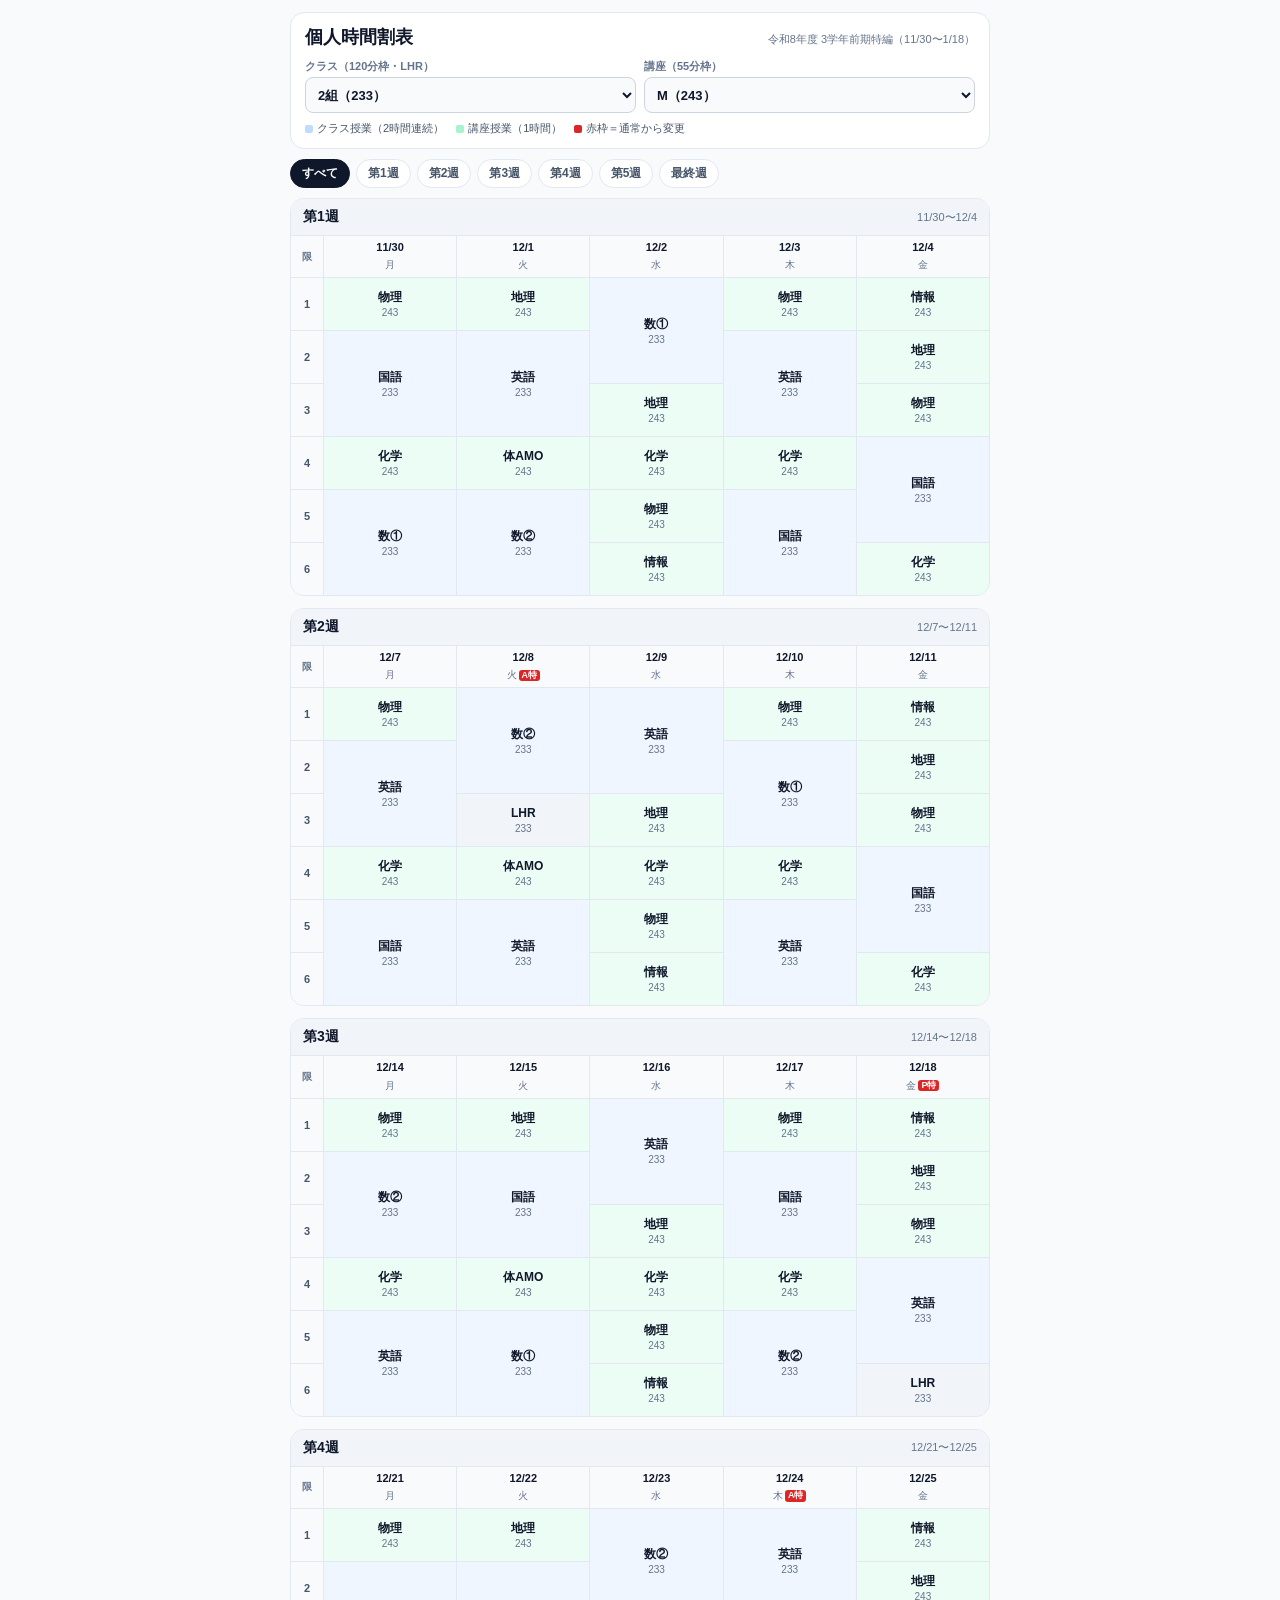
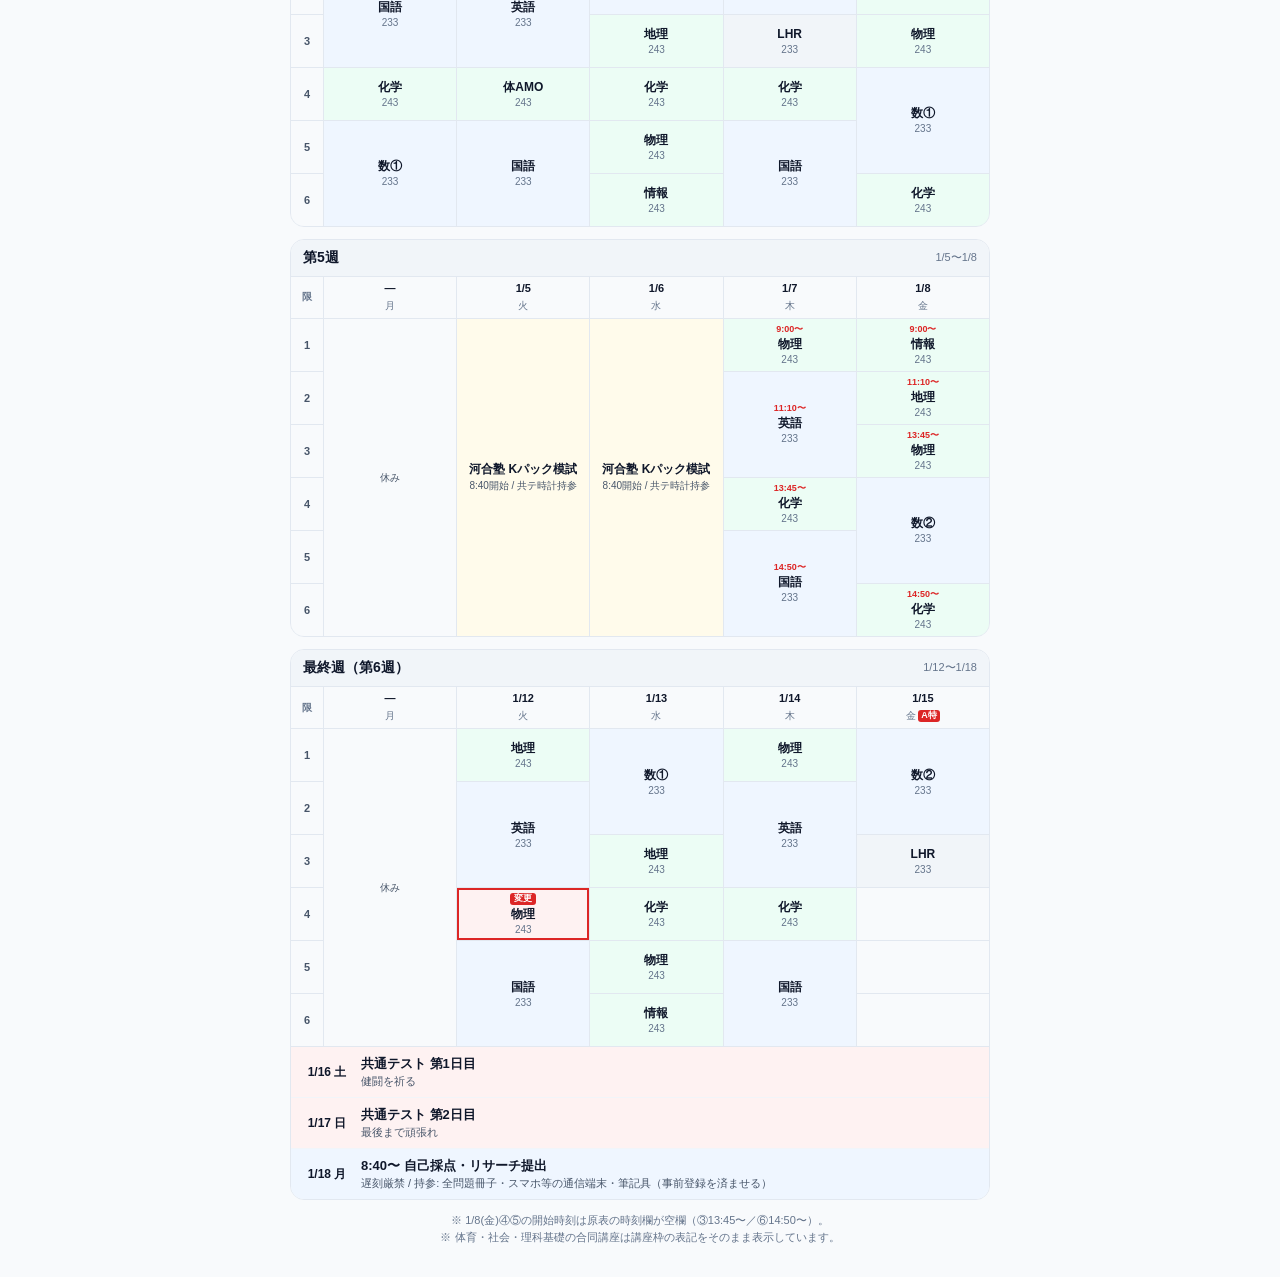
==== comparison/個人時間割表.html @ 10eed3b5 "Add an artifact by Gemini" ====
<!DOCTYPE html>
<html lang="ja">
<head>
<meta charset="UTF-8">
<meta name="viewport" content="width=device-width, initial-scale=1.0">
<title>個人時間割表</title>
<style>
  *, *::before, *::after { box-sizing: border-box; margin: 0; padding: 0; }
  html, body {
    width: 100%;
    max-width: 100%;
    overflow-x: hidden;
    background: #F8FAFC;
    color: #0F172A;
    font-family: -apple-system, BlinkMacSystemFont, "Hiragino Sans", "Noto Sans JP", "Noto Sans CJK JP", sans-serif;
    -webkit-text-size-adjust: 100%;
  }
  .container {
    width: 100%;
    max-width: 720px;
    margin: 0 auto;
    padding: 12px 10px 32px;
  }

  /* Header & Controls */
  .top-bar {
    background: #FFFFFF;
    border: 1px solid #E2E8F0;
    border-radius: 14px;
    padding: 12px 14px;
    margin-bottom: 10px;
  }
  .title-row {
    display: flex;
    justify-content: space-between;
    align-items: baseline;
    gap: 8px;
    flex-wrap: wrap;
    margin-bottom: 10px;
  }
  .title-row h1 {
    font-size: 18px;
    font-weight: 700;
  }
  .subtitle {
    font-size: 11px;
    color: #64748B;
  }
  .controls {
    display: grid;
    grid-template-columns: repeat(2, minmax(0, 1fr));
    gap: 8px;
  }
  .ctrl-box {
    display: flex;
    flex-direction: column;
    gap: 3px;
    min-width: 0;
  }
  .ctrl-box label {
    font-size: 11px;
    font-weight: 600;
    color: #64748B;
  }
  .ctrl-box select {
    width: 100%;
    min-width: 0;
    height: 36px;
    padding: 0 8px;
    font-size: 13px;
    font-weight: 600;
    color: #0F172A;
    background: #F8FAFC;
    border: 1px solid #CBD5E1;
    border-radius: 8px;
    outline: none;
  }
  .ctrl-box select:focus {
    border-color: #2563EB;
    background: #FFFFFF;
  }
  .meta-line {
    margin-top: 8px;
    font-size: 11px;
    color: #475569;
    display: flex;
    flex-wrap: wrap;
    gap: 4px 12px;
  }
  .dot-lbl {
    display: inline-flex;
    align-items: center;
    gap: 4px;
    white-space: nowrap;
  }
  .dot {
    width: 8px;
    height: 8px;
    border-radius: 2px;
    display: inline-block;
    flex-shrink: 0;
  }

  /* Week filter pills */
  .week-tabs {
    display: flex;
    flex-wrap: wrap;
    gap: 6px;
    margin-bottom: 10px;
  }
  .w-tab {
    border: 1px solid #E2E8F0;
    background: #FFFFFF;
    color: #475569;
    font-size: 12px;
    font-weight: 600;
    padding: 5px 11px;
    border-radius: 999px;
    cursor: pointer;
    white-space: nowrap;
  }
  .w-tab.active {
    background: #0F172A;
    color: #FFFFFF;
    border-color: #0F172A;
  }

  /* Week Card */
  .week-card {
    background: #FFFFFF;
    border: 1px solid #E2E8F0;
    border-radius: 14px;
    margin-bottom: 12px;
    overflow: hidden;
  }
  .week-hdr {
    display: flex;
    justify-content: space-between;
    align-items: center;
    gap: 8px;
    padding: 9px 12px;
    background: #F1F5F9;
    border-bottom: 1px solid #E2E8F0;
  }
  .w-title {
    font-size: 14px;
    font-weight: 700;
    color: #0F172A;
  }
  .w-range {
    font-size: 11px;
    color: #64748B;
    white-space: nowrap;
  }

  /* Vertical Timetable Grid: col 1 = period axis, cols 2..6 = Mon..Fri */
  .tt-grid {
    display: grid;
    grid-template-columns: 32px repeat(5, minmax(0, 1fr));
    grid-template-rows: auto repeat(6, minmax(52px, auto));
    width: 100%;
    background: #E2E8F0;
    gap: 1px;
  }
  .tt-corner {
    background: #F8FAFC;
    display: flex;
    align-items: center;
    justify-content: center;
    font-size: 10px;
    font-weight: 700;
    color: #64748B;
    padding: 6px 2px;
  }
  .tt-day-hdr {
    background: #F8FAFC;
    text-align: center;
    padding: 5px 2px;
    min-width: 0;
  }
  .tt-day-date {
    font-size: 11px;
    font-weight: 700;
    color: #0F172A;
    line-height: 1.2;
  }
  .tt-day-dow {
    font-size: 10px;
    color: #64748B;
    display: inline-flex;
    align-items: center;
    justify-content: center;
    gap: 2px;
  }
  .day-tag {
    background: #DC2626;
    color: #FFFFFF;
    font-size: 9px;
    font-weight: 700;
    padding: 0 3px;
    border-radius: 3px;
    line-height: 1.3;
  }
  .tt-p-hdr {
    background: #F8FAFC;
    display: flex;
    flex-direction: column;
    align-items: center;
    justify-content: center;
    font-size: 11px;
    font-weight: 700;
    color: #475569;
    padding: 4px 2px;
  }
  .tt-cell {
    background: #FFFFFF;
    padding: 5px 4px;
    min-width: 0;
    display: flex;
    flex-direction: column;
    justify-content: center;
    align-items: center;
    text-align: center;
    gap: 2px;
    position: relative;
  }
  .tt-cell.empty {
    background: #F8FAFC;
  }
  .tt-cell.is-class {
    background: #EFF6FF;
  }
  .tt-cell.is-course {
    background: #ECFDF5;
  }
  .tt-cell.is-lhr {
    background: #F1F5F9;
  }
  .tt-cell.is-exam {
    background: #FFFBEB;
  }
  .tt-cell.changed {
    background: #FEF2F2;
    outline: 2px solid #DC2626;
    outline-offset: -2px;
  }
  .c-subj {
    font-size: 12px;
    font-weight: 700;
    color: #0F172A;
    line-height: 1.25;
    overflow-wrap: anywhere;
    word-break: break-word;
  }
  .c-room {
    font-size: 10px;
    color: #64748B;
    line-height: 1.1;
  }
  .c-time {
    font-size: 9px;
    font-weight: 700;
    color: #DC2626;
    line-height: 1.1;
  }
  .c-chg {
    font-size: 9px;
    font-weight: 700;
    color: #FFFFFF;
    background: #DC2626;
    padding: 0 4px;
    border-radius: 3px;
    line-height: 1.3;
  }
  .c-note {
    font-size: 10px;
    color: #475569;
    line-height: 1.3;
    overflow-wrap: anywhere;
  }

  /* Post-week events (共通テスト・自己採点) */
  .after-list {
    border-top: 1px solid #E2E8F0;
  }
  .after-row {
    display: flex;
    align-items: center;
    gap: 10px;
    padding: 8px 12px;
    border-bottom: 1px solid #F1F5F9;
    background: #FEF2F2;
  }
  .after-row.selfcheck {
    background: #EFF6FF;
  }
  .after-row:last-child { border-bottom: none; }
  .after-date {
    width: 48px;
    flex-shrink: 0;
    font-size: 12px;
    font-weight: 700;
    color: #0F172A;
    text-align: center;
  }
  .after-body {
    flex: 1;
    min-width: 0;
  }
  .after-title {
    font-size: 13px;
    font-weight: 700;
    color: #0F172A;
  }
  .after-note {
    font-size: 11px;
    color: #475569;
    margin-top: 1px;
    overflow-wrap: anywhere;
  }

  .footer-note {
    font-size: 11px;
    color: #64748B;
    text-align: center;
    margin-top: 8px;
    line-height: 1.5;
  }
</style>
</head>
<body>
<div class="container">
  <header class="top-bar">
    <div class="title-row">
      <h1>個人時間割表</h1>
      <span class="subtitle">令和8年度 3学年前期特編（11/30〜1/18）</span>
    </div>
    <div class="controls">
      <div class="ctrl-box">
        <label for="classSelect">クラス（120分枠・LHR）</label>
        <select id="classSelect">
          <option value="0">1組（231）</option>
          <option value="1" selected>2組（233）</option>
          <option value="2">3組（234）</option>
          <option value="3">4組（245）</option>
          <option value="4">5組（244）</option>
          <option value="5">6組（243）</option>
          <option value="6">7組（242）</option>
          <option value="7">8組（241）</option>
        </select>
      </div>
      <div class="ctrl-box">
        <label for="courseSelect">講座（55分枠）</label>
        <select id="courseSelect">
          <option value="0">A（231）</option>
          <option value="1">B（233）</option>
          <option value="2">C（234）</option>
          <option value="3">O（245）</option>
          <option value="4">N（244）</option>
          <option value="5" selected>M（243）</option>
          <option value="6">L（242）</option>
          <option value="7">K（241）</option>
        </select>
      </div>
    </div>
    <div class="meta-line">
      <span class="dot-lbl"><span class="dot" style="background:#BFDBFE;"></span>クラス授業（2時間連続）</span>
      <span class="dot-lbl"><span class="dot" style="background:#A7F3D0;"></span>講座授業（1時間）</span>
      <span class="dot-lbl"><span class="dot" style="background:#DC2626;"></span>赤枠＝通常から変更</span>
    </div>
  </header>

  <nav class="week-tabs" id="weekTabs" aria-label="週フィルター">
    <button class="w-tab active" data-week="all">すべて</button>
    <button class="w-tab" data-week="0">第1週</button>
    <button class="w-tab" data-week="1">第2週</button>
    <button class="w-tab" data-week="2">第3週</button>
    <button class="w-tab" data-week="3">第4週</button>
    <button class="w-tab" data-week="4">第5週</button>
    <button class="w-tab" data-week="5">最終週</button>
  </nav>

  <main id="scheduleRoot"></main>

  <p class="footer-note">※ 1/8(金)④⑤の開始時刻は原表の時刻欄が空欄（③13:45〜／⑥14:50〜）。<br>※ 体育・社会・理科基礎の合同講座は講座枠の表記をそのまま表示しています。</p>
</div>

<script>
const ROOMS = ["231", "233", "234", "245", "244", "243", "242", "241"];

const COURSE_BASE = {
  mon1: ["理基AB：化, 生, 地", "理基AB：化, 生, 地", "地理", "物理", "化学", "物理", "化学", "化学"],
  mon4: ["社ABN", "社ABN", "生物基礎", "化学", "社ABN", "化学", "物理", "物理"],
  tue1: ["日本史", "理基BC：生, 地", "理基BC：生, 地", "地理/政経", "化学", "地理", "化学", "化学"],
  tue4: ["体AMO", "社BCKL", "社BCKL", "体AMO", "生物", "体AMO", "社BCKL", "社BCKL"],
  wed3: ["情報", "情報", "体CKN", "物理", "体CKN", "地理", "情報", "体CKN"],
  wed4: ["日本史", "理基BC：生, 地", "理基BC：生, 地", "情報", "情報", "化学", "物理", "物理"],
  wed5: ["社ABN", "社ABN", "生物基礎", "化学", "社ABN", "物理", "化学", "化学"],
  wed6: ["地学基礎", "体BL", "情報", "地理/政経", "生物", "情報", "体BL", "情報"],
  thu1: ["自習", "社BCKL", "社BCKL", "物理", "化学", "物理", "社BCKL", "社BCKL"],
  thu4: ["日本史", "自習", "地理", "化学", "生物", "化学", "物理", "物理"],
  fri1: ["社ABN", "社ABN", "情報", "化学", "社ABN", "情報", "物理", "情報"],
  fri2: ["情報", "情報", "自習", "地理/政経", "化学", "地理", "情報", "物理"],
  fri3: ["理基AB：化, 生, 地", "理基AB：化, 生, 地", "地理", "情報", "情報", "物理", "化学", "化学"],
  fri6: ["地学基礎", "社BCKL", "社BCKL", "物理", "生物", "化学", "社BCKL", "社BCKL"],
};

// Each slot has start (1..6) and span (1, 2, or 6)
const WEEKS = [
  {
    title: "第1週", range: "11/30〜12/4",
    days: [
      { d: "11/30", dow: "月", slots: [
        { s: 1, span: 1, type: "course", data: COURSE_BASE.mon1 },
        { s: 2, span: 2, type: "class",  data: ["国語","国語","英語","英語","英語","数①","数①","数①"] },
        { s: 4, span: 1, type: "course", data: COURSE_BASE.mon4 },
        { s: 5, span: 2, type: "class",  data: ["数①","数①","数①","国語","国語","英語","英語","英語"] },
      ]},
      { d: "12/1", dow: "火", slots: [
        { s: 1, span: 1, type: "course", data: COURSE_BASE.tue1 },
        { s: 2, span: 2, type: "class",  data: ["英語","英語","英語","数①","数①","数②","国語","国語"] },
        { s: 4, span: 1, type: "course", data: COURSE_BASE.tue4 },
        { s: 5, span: 2, type: "class",  data: ["国語","数②","国語","英語","英語","英語","数②","数②"] },
      ]},
      { d: "12/2", dow: "水", slots: [
        { s: 1, span: 2, type: "class",  data: ["数②","数①","数②","国語","国語","国語","英語","英語"] },
        { s: 3, span: 1, type: "course", data: COURSE_BASE.wed3 },
        { s: 4, span: 1, type: "course", data: COURSE_BASE.wed4 },
        { s: 5, span: 1, type: "course", data: COURSE_BASE.wed5 },
        { s: 6, span: 1, type: "course", data: COURSE_BASE.wed6 },
      ]},
      { d: "12/3", dow: "木", slots: [
        { s: 1, span: 1, type: "course", data: COURSE_BASE.thu1 },
        { s: 2, span: 2, type: "class",  data: ["英語","英語","英語","数②","数②","数①","国語","国語"] },
        { s: 4, span: 1, type: "course", data: COURSE_BASE.thu4 },
        { s: 5, span: 2, type: "class",  data: ["国語","国語","数①","英語","英語","英語","数①","数①"] },
      ]},
      { d: "12/4", dow: "金", slots: [
        { s: 1, span: 1, type: "course", data: COURSE_BASE.fri1 },
        { s: 2, span: 1, type: "course", data: COURSE_BASE.fri2 },
        { s: 3, span: 1, type: "course", data: COURSE_BASE.fri3 },
        { s: 4, span: 2, type: "class",  data: ["数①","国語","国語","数①","数①","国語","英語","英語"] },
        { s: 6, span: 1, type: "course", data: COURSE_BASE.fri6 },
      ]},
    ]
  },
  {
    title: "第2週", range: "12/7〜12/11",
    days: [
      { d: "12/7", dow: "月", slots: [
        { s: 1, span: 1, type: "course", data: COURSE_BASE.mon1 },
        { s: 2, span: 2, type: "class",  data: ["英語","英語","英語","数②","数②","数②","国語","国語"] },
        { s: 4, span: 1, type: "course", data: COURSE_BASE.mon4 },
        { s: 5, span: 2, type: "class",  data: ["国語","国語","国語","英語","英語","英語","数②","数②"] },
      ]},
      { d: "12/8", dow: "火", tag: "A特", slots: [
        { s: 1, span: 2, type: "class",  data: ["数②","数②","数②","国語","国語","国語","英語","英語"] },
        { s: 3, span: 1, type: "lhr" },
        { s: 4, span: 1, type: "course", data: COURSE_BASE.tue4 },
        { s: 5, span: 2, type: "class",  data: ["英語","英語","英語","数①","数①","数①","国語","国語"] },
      ]},
      { d: "12/9", dow: "水", slots: [
        { s: 1, span: 2, type: "class",  data: ["国語","英語","国語","英語","英語","国語","数①","数①"] },
        { s: 3, span: 1, type: "course", data: COURSE_BASE.wed3 },
        { s: 4, span: 1, type: "course", data: COURSE_BASE.wed4 },
        { s: 5, span: 1, type: "course", data: COURSE_BASE.wed5 },
        { s: 6, span: 1, type: "course", data: COURSE_BASE.wed6 },
      ]},
      { d: "12/10", dow: "木", slots: [
        { s: 1, span: 1, type: "course", data: COURSE_BASE.thu1 },
        { s: 2, span: 2, type: "class",  data: ["数①","数①","数①","国語","国語","英語","英語","英語"] },
        { s: 4, span: 1, type: "course", data: COURSE_BASE.thu4 },
        { s: 5, span: 2, type: "class",  data: ["英語","英語","英語","数②","数②","数②","国語","国語"] },
      ]},
      { d: "12/11", dow: "金", slots: [
        { s: 1, span: 1, type: "course", data: COURSE_BASE.fri1 },
        { s: 2, span: 1, type: "course", data: COURSE_BASE.fri2 },
        { s: 3, span: 1, type: "course", data: COURSE_BASE.fri3 },
        { s: 4, span: 2, type: "class",  data: ["国語","国語","国語","英語","英語","英語","数②","数②"] },
        { s: 6, span: 1, type: "course", data: COURSE_BASE.fri6 },
      ]},
    ]
  },
  {
    title: "第3週", range: "12/14〜12/18",
    days: [
      { d: "12/14", dow: "月", slots: [
        { s: 1, span: 1, type: "course", data: COURSE_BASE.mon1 },
        { s: 2, span: 2, type: "class",  data: ["数②","数②","数②","国語","国語","国語","英語","英語"] },
        { s: 4, span: 1, type: "course", data: COURSE_BASE.mon4 },
        { s: 5, span: 2, type: "class",  data: ["英語","英語","英語","数①","数①","数①","国語","国語"] },
      ]},
      { d: "12/15", dow: "火", slots: [
        { s: 1, span: 1, type: "course", data: COURSE_BASE.tue1 },
        { s: 2, span: 2, type: "class",  data: ["国語","国語","国語","英語","英語","英語","数①","数①"] },
        { s: 4, span: 1, type: "course", data: COURSE_BASE.tue4 },
        { s: 5, span: 2, type: "class",  data: ["数①","数①","数①","国語","国語","国語","英語","英語"] },
      ]},
      { d: "12/16", dow: "水", slots: [
        { s: 1, span: 2, type: "class",  data: ["英語","英語","英語","数②","数②","数②","国語","国語"] },
        { s: 3, span: 1, type: "course", data: COURSE_BASE.wed3 },
        { s: 4, span: 1, type: "course", data: COURSE_BASE.wed4 },
        { s: 5, span: 1, type: "course", data: COURSE_BASE.wed5 },
        { s: 6, span: 1, type: "course", data: COURSE_BASE.wed6 },
      ]},
      { d: "12/17", dow: "木", slots: [
        { s: 1, span: 1, type: "course", data: COURSE_BASE.thu1 },
        { s: 2, span: 2, type: "class",  data: ["数②","国語","国語","英語","英語","英語","数②","数②"] },
        { s: 4, span: 1, type: "course", data: COURSE_BASE.thu4 },
        { s: 5, span: 2, type: "class",  data: ["英語","数②","数②","国語","国語","国語","英語","英語"] },
      ]},
      { d: "12/18", dow: "金", tag: "P特", slots: [
        { s: 1, span: 1, type: "course", data: COURSE_BASE.fri1 },
        { s: 2, span: 1, type: "course", data: COURSE_BASE.fri2 },
        { s: 3, span: 1, type: "course", data: COURSE_BASE.fri3 },
        { s: 4, span: 2, type: "class",  data: ["英語","英語","英語","数①","数①","数①","国語","国語"] },
        { s: 6, span: 1, type: "lhr" },
      ]},
    ]
  },
  {
    title: "第4週", range: "12/21〜12/25",
    days: [
      { d: "12/21", dow: "月", slots: [
        { s: 1, span: 1, type: "course", data: COURSE_BASE.mon1 },
        { s: 2, span: 2, type: "class",  data: ["国語","国語","国語","英語","英語","英語","数①","数①"] },
        { s: 4, span: 1, type: "course", data: COURSE_BASE.mon4 },
        { s: 5, span: 2, type: "class",  data: ["数①","数①","数①","国語","国語","国語","英語","英語"] },
      ]},
      { d: "12/22", dow: "火", slots: [
        { s: 1, span: 1, type: "course", data: COURSE_BASE.tue1 },
        { s: 2, span: 2, type: "class",  data: ["英語","英語","英語","数②","数②","数②","国語","国語"] },
        { s: 4, span: 1, type: "course", data: COURSE_BASE.tue4 },
        { s: 5, span: 2, type: "class",  data: ["国語","国語","国語","英語","英語","英語","数②","数②"] },
      ]},
      { d: "12/23", dow: "水", slots: [
        { s: 1, span: 2, type: "class",  data: ["数②","数②","数②","国語","国語","国語","英語","英語"] },
        { s: 3, span: 1, type: "course", data: COURSE_BASE.wed3 },
        { s: 4, span: 1, type: "course", data: COURSE_BASE.wed4 },
        { s: 5, span: 1, type: "course", data: COURSE_BASE.wed5 },
        { s: 6, span: 1, type: "course", data: COURSE_BASE.wed6 },
      ]},
      { d: "12/24", dow: "木", tag: "A特", slots: [
        { s: 1, span: 2, type: "class",  data: ["英語","英語","英語","数①","数①","数①","国語","国語"] },
        { s: 3, span: 1, type: "lhr" },
        { s: 4, span: 1, type: "course", data: COURSE_BASE.thu4 },
        { s: 5, span: 2, type: "class",  data: ["国語","国語","国語","英語","英語","英語","数①","数①"] },
      ]},
      { d: "12/25", dow: "金", slots: [
        { s: 1, span: 1, type: "course", data: COURSE_BASE.fri1 },
        { s: 2, span: 1, type: "course", data: COURSE_BASE.fri2 },
        { s: 3, span: 1, type: "course", data: COURSE_BASE.fri3 },
        { s: 4, span: 2, type: "class",  data: ["数①","数①","数①","国語","国語","国語","英語","英語"] },
        { s: 6, span: 1, type: "course", data: COURSE_BASE.fri6 },
      ]},
    ]
  },
  {
    title: "第5週", range: "1/5〜1/8",
    days: [
      { d: "1/4", dow: "月", emptyDay: true },
      { d: "1/5", dow: "火", slots: [
        { s: 1, span: 6, type: "exam", title: "河合塾 Kパック模試", note: "8:40開始 / 共テ時計持参" }
      ]},
      { d: "1/6", dow: "水", slots: [
        { s: 1, span: 6, type: "exam", title: "河合塾 Kパック模試", note: "8:40開始 / 共テ時計持参" }
      ]},
      { d: "1/7", dow: "木", slots: [
        { s: 1, span: 1, type: "course", time: "9:00〜",  data: COURSE_BASE.thu1 },
        { s: 2, span: 2, type: "class",  time: "11:10〜", data: ["英語","英語","英語","数②","数②","数②","国語","国語"] },
        { s: 4, span: 1, type: "course", time: "13:45〜", data: COURSE_BASE.thu4 },
        { s: 5, span: 2, type: "class",  time: "14:50〜", data: ["国語","国語","国語","英語","英語","英語","数②","数②"] },
      ]},
      { d: "1/8", dow: "金", slots: [
        { s: 1, span: 1, type: "course", time: "9:00〜",  data: COURSE_BASE.fri1 },
        { s: 2, span: 1, type: "course", time: "11:10〜", data: COURSE_BASE.fri2 },
        { s: 3, span: 1, type: "course", time: "13:45〜", data: COURSE_BASE.fri3 },
        { s: 4, span: 2, type: "class",  time: "",        data: ["数②","数②","数②","国語","国語","国語","英語","英語"] },
        { s: 6, span: 1, type: "course", time: "14:50〜", data: COURSE_BASE.fri6 },
      ]},
    ]
  },
  {
    title: "最終週（第6週）", range: "1/12〜1/18",
    days: [
      { d: "1/11", dow: "月", emptyDay: true },
      { d: "1/12", dow: "火", slots: [
        { s: 1, span: 1, type: "course", data: COURSE_BASE.tue1 },
        { s: 2, span: 2, type: "class",  data: ["英語","英語","英語","数①","数①","数①","国語","国語"] },
        { s: 4, span: 1, type: "course", data: ["自習","社BCKL","社BCKL","物理","生物","物理","社BCKL","社BCKL"], chg: [0,3,5] },
        { s: 5, span: 2, type: "class",  data: ["国語","国語","国語","英語","英語","英語","数①","数①"] },
      ]},
      { d: "1/13", dow: "水", slots: [
        { s: 1, span: 2, type: "class",  data: ["数①","数①","数①","国語","国語","国語","英語","英語"] },
        { s: 3, span: 1, type: "course", data: ["情報","情報","自習","物理","化学","地理","情報","化学"], chg: [2,4,7] },
        { s: 4, span: 1, type: "course", data: COURSE_BASE.wed4 },
        { s: 5, span: 1, type: "course", data: ["社ABN","社ABN","生物基礎","物理","社ABN","物理","化学","化学"], chg: [3] },
        { s: 6, span: 1, type: "course", data: ["地学基礎","自習","情報","地理/政経","生物","情報","化学","情報"], chg: [1,6] },
      ]},
      { d: "1/14", dow: "木", slots: [
        { s: 1, span: 1, type: "course", data: COURSE_BASE.thu1 },
        { s: 2, span: 2, type: "class",  data: ["英語","英語","英語","数②","数②","数②","国語","国語"] },
        { s: 4, span: 1, type: "course", data: COURSE_BASE.thu4 },
        { s: 5, span: 2, type: "class",  data: ["国語","国語","国語","英語","英語","英語","数②","数②"] },
      ]},
      { d: "1/15", dow: "金", tag: "A特", slots: [
        { s: 1, span: 2, type: "class",  data: ["数②","数②","数②","国語","国語","国語","英語","英語"] },
        { s: 3, span: 1, type: "lhr" },
      ]},
    ],
    after: [
      { d: "1/16 土", title: "共通テスト 第1日目", note: "健闘を祈る", kind: "" },
      { d: "1/17 日", title: "共通テスト 第2日目", note: "最後まで頑張れ", kind: "" },
      { d: "1/18 月", title: "8:40〜 自己採点・リサーチ提出", note: "遅刻厳禁 / 持参: 全問題冊子・スマホ等の通信端末・筆記具（事前登録を済ませる）", kind: "selfcheck" },
    ]
  }
];

const classSel = document.getElementById("classSelect");
const courseSel = document.getElementById("courseSelect");
const root = document.getElementById("scheduleRoot");
const tabs = document.querySelectorAll(".w-tab");
let activeWeek = "all";

function render() {
  const ci = parseInt(classSel.value, 10);
  const mi = parseInt(courseSel.value, 10);
  const cRoom = ROOMS[ci];
  const mRoom = ROOMS[mi];

  let html = "";
  WEEKS.forEach((w, wi) => {
    if (activeWeek !== "all" && String(wi) !== activeWeek) return;

    // Header row (col 1: 限, cols 2..6: days)
    let gridItems = `<div class="tt-corner" style="grid-column:1;grid-row:1;">限</div>`;
    w.days.forEach((day, di) => {
      const col = di + 2;
      const tagHtml = day.tag ? `<span class="day-tag">${day.tag}</span>` : "";
      gridItems += `
        <div class="tt-day-hdr" style="grid-column:${col};grid-row:1;">
          <div class="tt-day-date">${day.emptyDay ? "—" : day.d}</div>
          <div class="tt-day-dow">${day.dow}${tagHtml}</div>
        </div>`;
    });

    // Period axis (rows 2..7 for periods 1..6)
    for (let p = 1; p <= 6; p++) {
      gridItems += `<div class="tt-p-hdr" style="grid-column:1;grid-row:${p + 1};">${p}</div>`;
    }

    // Day cells
    w.days.forEach((day, di) => {
      const col = di + 2;
      if (day.emptyDay) {
        gridItems += `<div class="tt-cell empty" style="grid-column:${col};grid-row:2 / 8;"><span class="c-note">休み</span></div>`;
        return;
      }
      const covered = new Set();
      day.slots.forEach(s => {
        for (let k = s.s; k < s.s + s.span; k++) covered.add(k);
        const rStart = s.s + 1;
        const rEnd = s.s + s.span + 1;

        if (s.type === "exam") {
          gridItems += `
            <div class="tt-cell is-exam" style="grid-column:${col};grid-row:${rStart} / ${rEnd};">
              <div class="c-subj">${s.title}</div>
              <div class="c-note">${s.note}</div>
            </div>`;
          return;
        }

        let subj = "", room = "", cls = "", isChanged = false;
        if (s.type === "class") {
          subj = s.data[ci];
          room = cRoom;
          cls = "is-class";
        } else if (s.type === "course") {
          subj = s.data[mi];
          room = mRoom;
          cls = "is-course";
          isChanged = Array.isArray(s.chg) && s.chg.includes(mi);
        } else {
          subj = "LHR";
          room = cRoom;
          cls = "is-lhr";
        }
        const chgCls = isChanged ? " changed" : "";
        const chgBadge = isChanged ? '<span class="c-chg">変更</span>' : "";
        const timeHtml = s.time ? `<span class="c-time">${s.time}</span>` : "";

        gridItems += `
          <div class="tt-cell ${cls}${chgCls}" style="grid-column:${col};grid-row:${rStart} / ${rEnd};">
            ${timeHtml}
            ${chgBadge}
            <div class="c-subj">${subj}</div>
            <div class="c-room">${room}</div>
          </div>`;
      });

      // Fill uncovered periods cleanly
      for (let p = 1; p <= 6; p++) {
        if (!covered.has(p)) {
          gridItems += `<div class="tt-cell empty" style="grid-column:${col};grid-row:${p + 1};"></div>`;
        }
      }
    });

    let afterHtml = "";
    if (w.after && w.after.length) {
      afterHtml = `<div class="after-list">` + w.after.map(a => `
        <div class="after-row ${a.kind}">
          <div class="after-date">${a.d}</div>
          <div class="after-body">
            <div class="after-title">${a.title}</div>
            <div class="after-note">${a.note}</div>
          </div>
        </div>`).join("") + `</div>`;
    }

    html += `
      <section class="week-card">
        <div class="week-hdr">
          <span class="w-title">${w.title}</span>
          <span class="w-range">${w.range}</span>
        </div>
        <div class="tt-grid">${gridItems}</div>
        ${afterHtml}
      </section>`;
  });
  root.innerHTML = html;
}

classSel.addEventListener("change", render);
courseSel.addEventListener("change", render);
tabs.forEach(btn => {
  btn.addEventListener("click", () => {
    tabs.forEach(b => b.classList.remove("active"));
    btn.classList.add("active");
    activeWeek = btn.dataset.week;
    render();
  });
});

render();
</script>
</body>
</html>
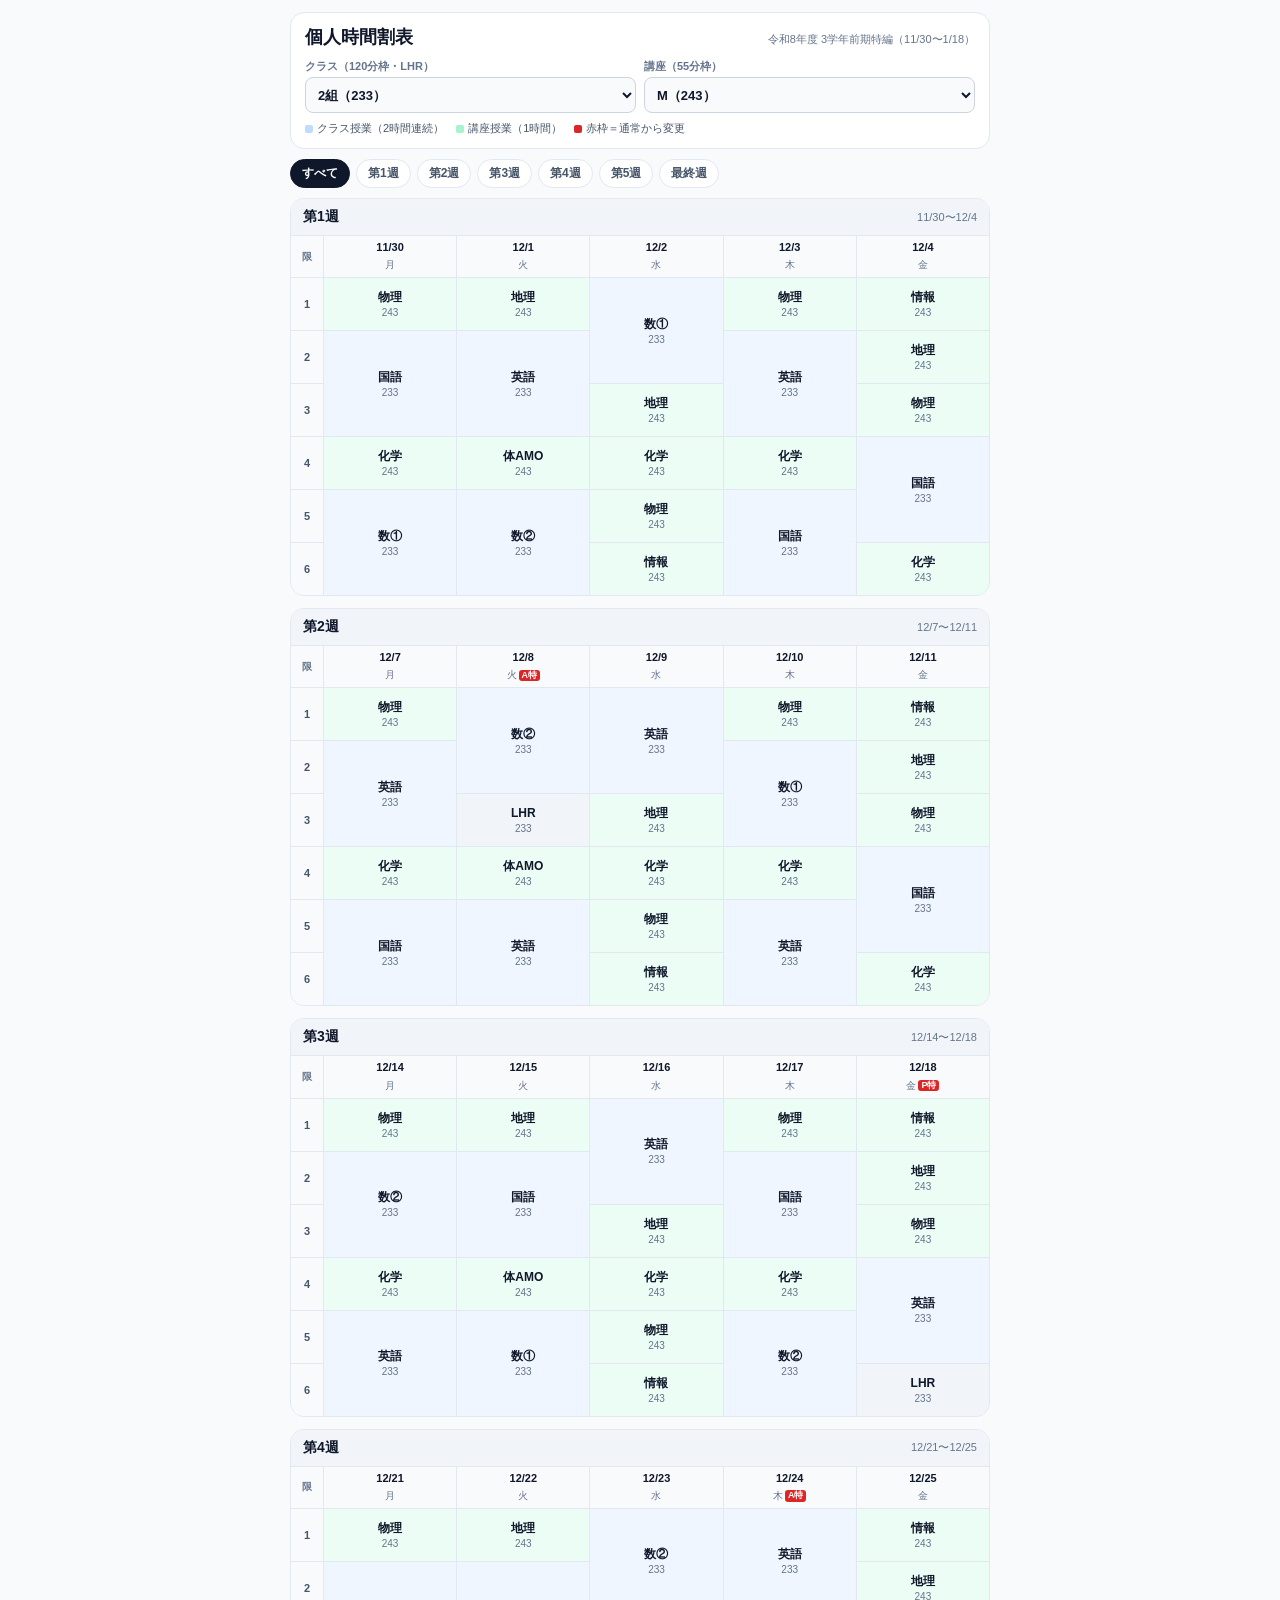
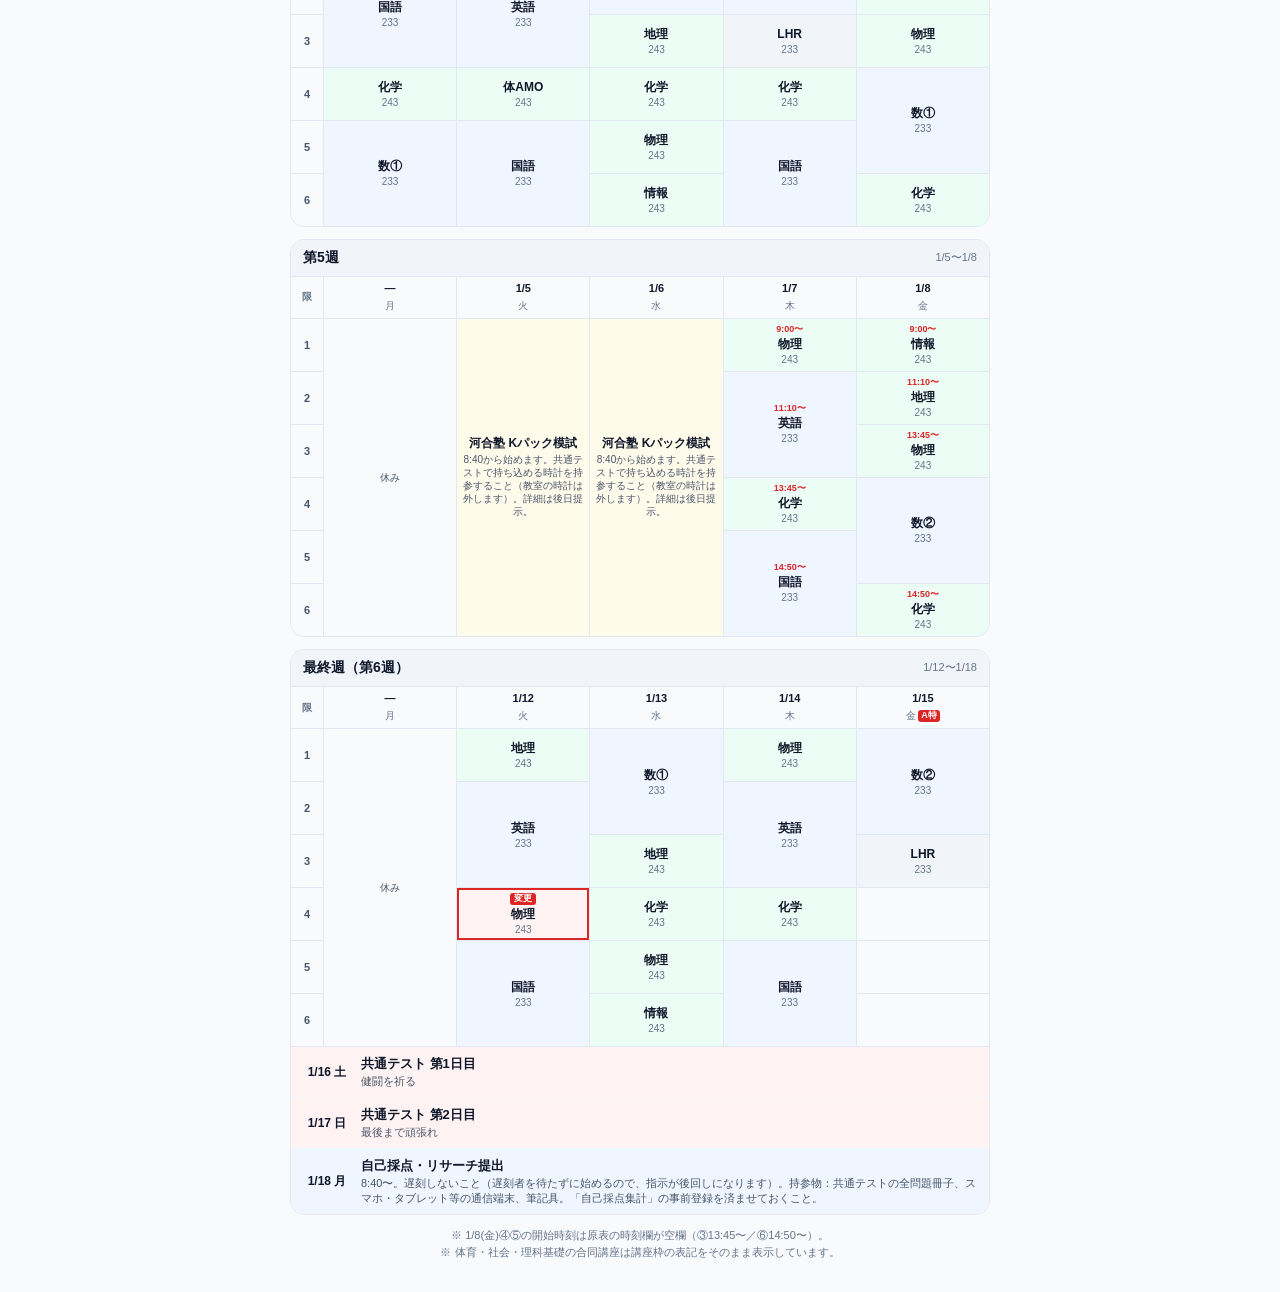
==== commit ddffe37a: "Rewrite the comparison page from data/timetable.json in the workflow scripts/export-comparison.mjs r" ====
--- a/comparison/個人時間割表.html
+++ b/comparison/個人時間割表.html
@@ -560,10 +560,10 @@
     days: [
       { d: "1/4", dow: "月", emptyDay: true },
       { d: "1/5", dow: "火", slots: [
-        { s: 1, span: 6, type: "exam", title: "河合塾 Kパック模試", note: "8:40開始 / 共テ時計持参" }
+        { s: 1, span: 6, type: "exam", title: "河合塾 Kパック模試", note: "8:40から始めます。共通テストで持ち込める時計を持参すること（教室の時計は外します）。詳細は後日提示。" }
       ]},
       { d: "1/6", dow: "水", slots: [
-        { s: 1, span: 6, type: "exam", title: "河合塾 Kパック模試", note: "8:40開始 / 共テ時計持参" }
+        { s: 1, span: 6, type: "exam", title: "河合塾 Kパック模試", note: "8:40から始めます。共通テストで持ち込める時計を持参すること（教室の時計は外します）。詳細は後日提示。" }
       ]},
       { d: "1/7", dow: "木", slots: [
         { s: 1, span: 1, type: "course", time: "9:00〜",  data: COURSE_BASE.thu1 },
@@ -575,7 +575,7 @@
         { s: 1, span: 1, type: "course", time: "9:00〜",  data: COURSE_BASE.fri1 },
         { s: 2, span: 1, type: "course", time: "11:10〜", data: COURSE_BASE.fri2 },
         { s: 3, span: 1, type: "course", time: "13:45〜", data: COURSE_BASE.fri3 },
-        { s: 4, span: 2, type: "class",  time: "",        data: ["数②","数②","数②","国語","国語","国語","英語","英語"] },
+        { s: 4, span: 2, type: "class",  time: "",       data: ["数②","数②","数②","国語","国語","国語","英語","英語"] },
         { s: 6, span: 1, type: "course", time: "14:50〜", data: COURSE_BASE.fri6 },
       ]},
     ]
@@ -611,7 +611,7 @@
     after: [
       { d: "1/16 土", title: "共通テスト 第1日目", note: "健闘を祈る", kind: "" },
       { d: "1/17 日", title: "共通テスト 第2日目", note: "最後まで頑張れ", kind: "" },
-      { d: "1/18 月", title: "8:40〜 自己採点・リサーチ提出", note: "遅刻厳禁 / 持参: 全問題冊子・スマホ等の通信端末・筆記具（事前登録を済ませる）", kind: "selfcheck" },
+      { d: "1/18 月", title: "自己採点・リサーチ提出", note: "8:40〜。遅刻しないこと（遅刻者を待たずに始めるので、指示が後回しになります）。持参物：共通テストの全問題冊子、スマホ・タブレット等の通信端末、筆記具。「自己採点集計」の事前登録を済ませておくこと。", kind: "selfcheck" },
     ]
   }
 ];
